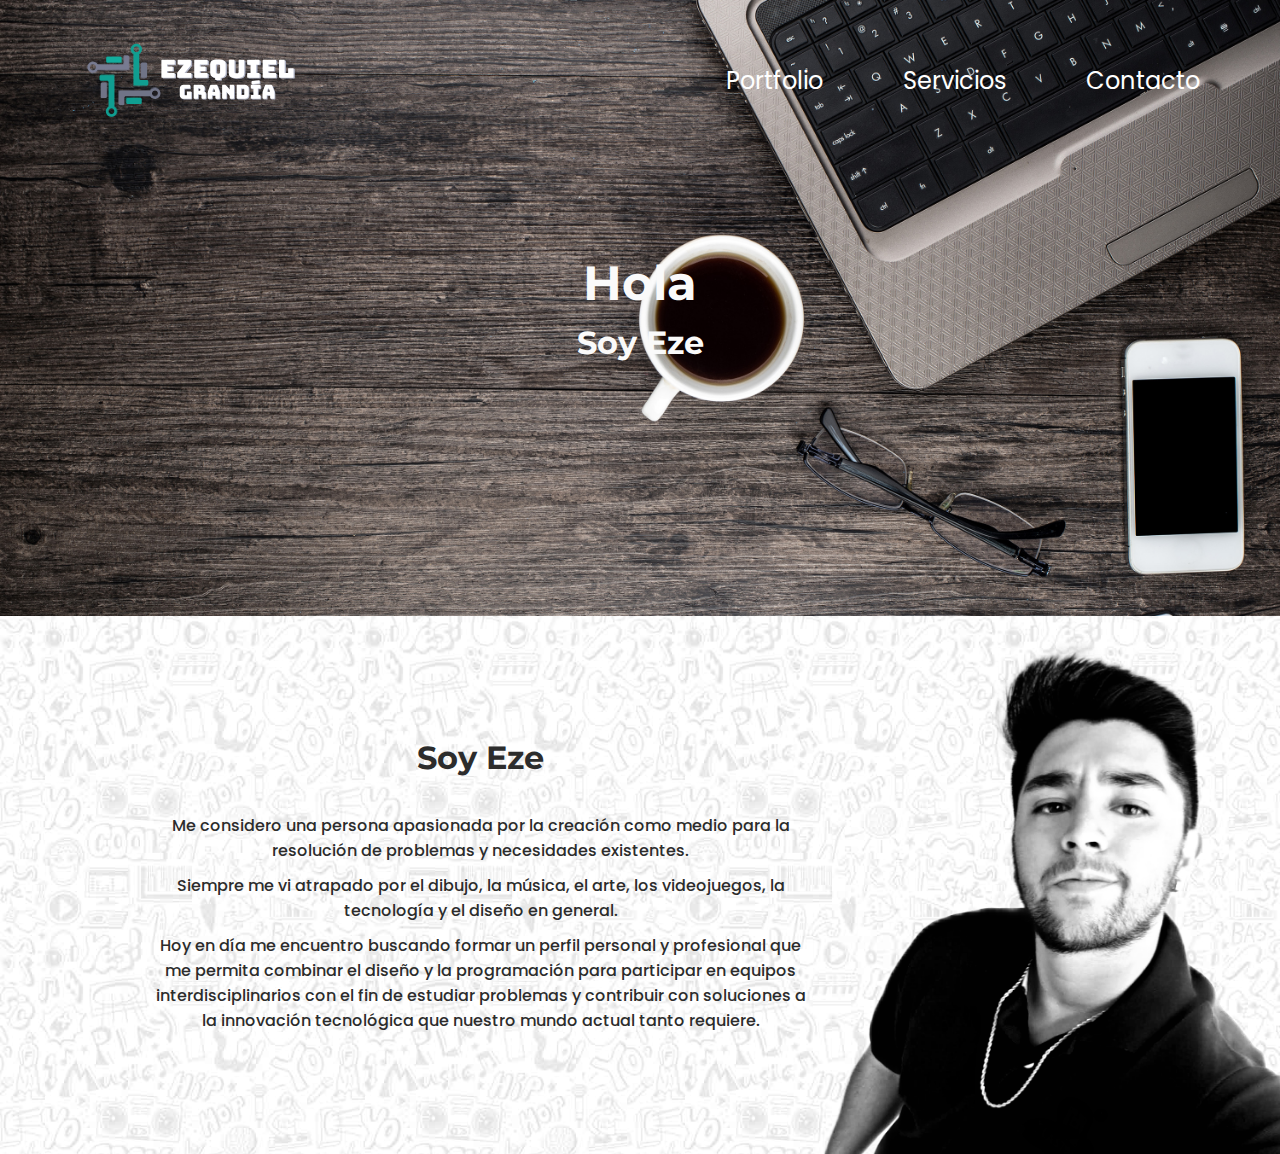
==== index.html @ 74c3b6e7 "termino las secciones hello y about me" ====
<!DOCTYPE html>
<html lang="es">
<head>
  <meta charset="UTF-8">
  <meta http-equiv="X-UA-Compatible" content="IE=edge">
  <meta name="viewport" content="width=device-width, initial-scale=1.0">
  <title>Home - Ezequiel Grandía</title>
  <link rel="preconnect" href="https://fonts.googleapis.com">
  <link rel="preconnect" href="https://fonts.gstatic.com" crossorigin>
  <link href="https://fonts.googleapis.com/css2?family=Montserrat:wght@700&family=Poppins:wght@400;700&display=swap" rel="stylesheet">
  <link rel="stylesheet" href="./components/header.css">
  <script defer src="./components/header.js"></script>
  <link rel="stylesheet" href="./styles/index.css">
  <script defer src="./scripts/index.js"></script>
</head>
<body>
  <section class="header-component-container"></section>
  <section class="hello-section">
    <div class="hello-section__container">
      <h1 class="hello-section__title title">Hola</h1>
      <h2 class="hello-section__subtitle subtitle">Soy Eze</h2>
    </div>
  </section>
  <section class="about-me">
    <div class="about-me__container">
      <h2 class="about-me__subtitle subtitle">Soy Eze</h2>
      <p class="about-me__text paragraph"> Me considero una persona apasionada por la creación como medio para la resolución de problemas y necesidades existentes.</p>
      <p class="about-me__text paragraph">Siempre me vi atrapado por el dibujo, la música, el arte, los videojuegos, la tecnología y el diseño en general.</p>
      <p class="about-me__text paragraph">Hoy en día me encuentro buscando formar un perfil personal y profesional que me permita combinar el diseño y la programación para participar en equipos interdisciplinarios con el fin de estudiar problemas y contribuir con soluciones a la innovación tecnológica que nuestro mundo actual tanto requiere.</p>
    </div>
    <img class="about-me__img" src="./images/profile-img.png" alt="personal image">
  </section>
</body>
</html>
---- components/header.css ----
.header {
  padding: 15px 30px;
  width: 100%;
  position: absolute;
  z-index: 100;
}
@media (min-width: 960px) {
  .header {
    padding: 40px 80px;
  }
}

.header__container {
  display: flex;
  justify-content: space-between;
  align-items: center;
}

.logo-go-home {
  height: 80px;
}
@media (min-width: 960px) {
  .logo-go-home {
    height: 100px;
  }
}

.header__logo {
  height: 55px;
}
.logo-go-home:active .header__logo {
  height: 70px;
}
@media (min-width: 960px) {
  .header__logo {
    height: 85px;
    transition: all 0.2s;
  }
  .logo-go-home:hover .header__logo {
    height: 90px;
  }
}

.burger-menu:active .burger-menu__line {
  width: 45px;
  height: 9px;
}
.burger-menu__line {
  width: 36px;
  height: 6px;
  background-color: white;
  margin-bottom: 7px;
}
@media (min-width: 960px) {
  .burger-menu {
    display: none;
  }
}

.navigation-card {
  background-color: #161616;
  position: absolute;
  height: 100vh;
  top: 0;
  left: 0;
  right: 0;
  bottom: 0;
  display: none;
}
@media (min-width: 960px) {
  .navigation-card {
    background-color: initial;
    display: flex;
    position: static;
    height: 55px;
  }
}

.navigation-card__anchors-container {
  display: flex;
  flex-direction: column;
}
@media (min-width: 960px) {
  .navigation-card__anchors-container {
    flex-direction: row;
  }
}

.navigation-card__page-anchor {
  text-decoration: none;
  color: white;
  font-family: "Montserrat", sans-serif;
  font-size: 48px;
  margin-bottom: 58px;
  font-weight: 700;
}
@media (min-width: 960px) {
  .navigation-card__page-anchor {
    font-family: "Poppins", sans-serif;
    font-weight: 400;
    font-size: 24px;
    margin: 0;
    margin-left: 80px;
    transition: all 0.2s;
  }
}
@media (min-width: 960px) {
  .navigation-card__page-anchor:hover {
    font-size: 28px;
    color: rgb(253, 242, 84);
  }
}

.navigation-card__page-anchor:active {
  font-size: 50px;
  color: rgb(253, 242, 84);
}
@media (min-width: 960px) {
  .navigation-card__page-anchor:active {
    font-size: 28px;
  }
}

.navigation-card__close-window-container:active .navigation-card__close-window {
  height: 50px;
  width: 50px;
}

.navigation-card__close-window {
  position: absolute;
  top: 35px;
  right: 35px;
  height: 37px;
  width: 37px;
}
@media (min-width: 960px) {
  .navigation-card__close-window {
    display: none;
  }
}
---- styles/index.css ----
* {
  box-sizing: border-box;
}

body {
  margin: 0;
  padding: 0;
}

.title {
  text-align: center;
  font-family: "Montserrat", sans-serif;
  font-size: 48px;
  font-weight: 700;
  color: #fafafa;
  margin: 0;
}

.subtitle {
  text-align: center;
  font-family: "Montserrat", sans-serif;
  font-size: 32px;
  font-weight: 700;
  color: #fafafa;
  margin: 0;
}

.paragraph {
  text-align: center;
  font-family: "Poppins", sans-serif;
  font-size: 16px;
  font-weight: 400;
  color: #fafafa;
  margin: 0;
}

.hello-section {
  width: 100%;
  height: 616px;
  display: flex;
  justify-content: center;
  align-items: center;
  background-image: url("../images/dev-desk-background.jpg");
  background-repeat: no-repeat;
  background-size: cover;
  background-position: right center;
}
@media (min-width: 960px) {
  .hello-section {
    background-position: right top;
  }
}

.hello-section__subtitle {
  margin-top: 11px;
}

.about-me {
  background-color: #141414;
  padding: 30px;
  height: 538px;
  display: flex;
  justify-content: center;
  align-items: center;
}
@media (min-width: 960px) {
  .about-me {
    background-color: #ffffff;
    display: flex;
    justify-content: space-between;
    padding: 0;
    background-image: url("../images/about-me-background-low-opacity.jpg");
    /* background-repeat: no-repeat; */
    background-size: 50%;
  }
}

@media (min-width: 960px) {
  .about-me__container {
    max-width: 700px;
    margin-left: 150px;
  }
}

.about-me__subtitle {
  margin-bottom: 36px;
}
@media (min-width: 960px) {
  .about-me__subtitle {
    color: #2c2c2c;
  }
}

.about-me__text {
  margin-top: 10px;
}
@media (min-width: 960px) {
  .about-me__text {
    color: #2c2c2c;
    font-weight: 500;
  }
}

.about-me__img {
  display: none;
}
@media (min-width: 960px) {
  .about-me__img {
    display: initial;
    height: 100%;
  }
}
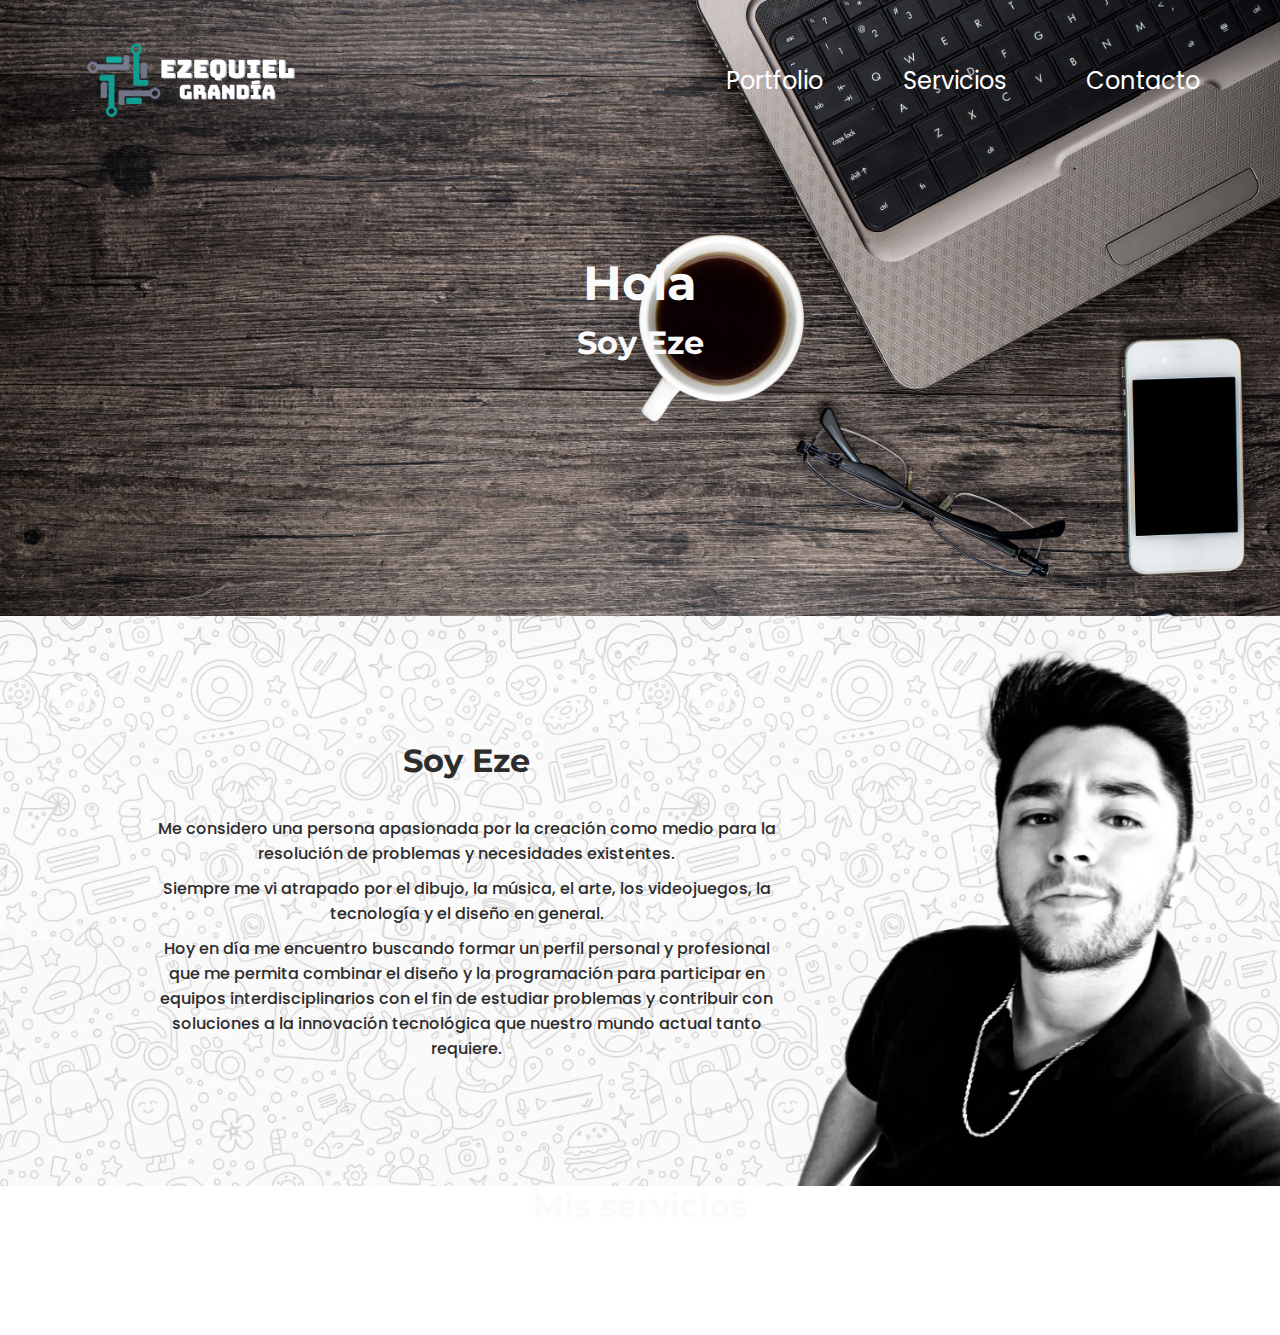
==== commit 3d59e720: "actualizo detalles de las primeras secciones" ====
--- a/index.html
+++ b/index.html
@@ -30,5 +30,27 @@
     </div>
     <img class="about-me__img" src="./images/profile-img.png" alt="personal image">
   </section>
+  <section class="services">
+    <div class="services__title-container">
+      <h2 class="services__title subtitle">Mis servicios</h2>
+    </div>
+    <div class="services__anchors-container">
+      <a href="./servicios.html" class="services__anchor">
+        <img class="services__img" src="" alt="">
+        <h3 class="services__subtitle"></h3>
+        <p class="services__text paragraph"></p>
+      </a>
+      <a href="./servicios.html" class="services__anchor">
+        <img class="services__img" src="" alt="">
+        <h3 class="services__subtitle"></h3>
+        <p class="services__text paragraph"></p>
+      </a>
+      <a href="./servicios.html" class="services__anchor">
+        <img class="services__img" src="" alt="">
+        <h3 class="services__subtitle"></h3>
+        <p class="services__text paragraph"></p>
+      </a>
+    </div>
+  </section>
 </body>
 </html>--- a/styles/index.css
+++ b/styles/index.css
@@ -1,3 +1,4 @@
+/* general properties */
 * {
   box-sizing: border-box;
 }
@@ -34,6 +35,7 @@
   margin: 0;
 }
 
+/* hello section properties */
 .hello-section {
   width: 100%;
   height: 616px;
@@ -55,13 +57,15 @@
   margin-top: 11px;
 }
 
+/* about-me section properties */
 .about-me {
-  background-color: #141414;
   padding: 30px;
-  height: 538px;
+  height: 570px;
   display: flex;
   justify-content: center;
   align-items: center;
+  background-image: url("../images/about-me-background-dark.png");
+  background-size: cover;
 }
 @media (min-width: 960px) {
   .about-me {
@@ -69,9 +73,9 @@
     display: flex;
     justify-content: space-between;
     padding: 0;
-    background-image: url("../images/about-me-background-low-opacity.jpg");
-    /* background-repeat: no-repeat; */
+    background-image: url("../images/about-me-background-white.png");
     background-size: 50%;
+    /* background-size: 50%; */
   }
 }
 
@@ -110,3 +114,5 @@
     height: 100%;
   }
 }
+
+/* services section properties */
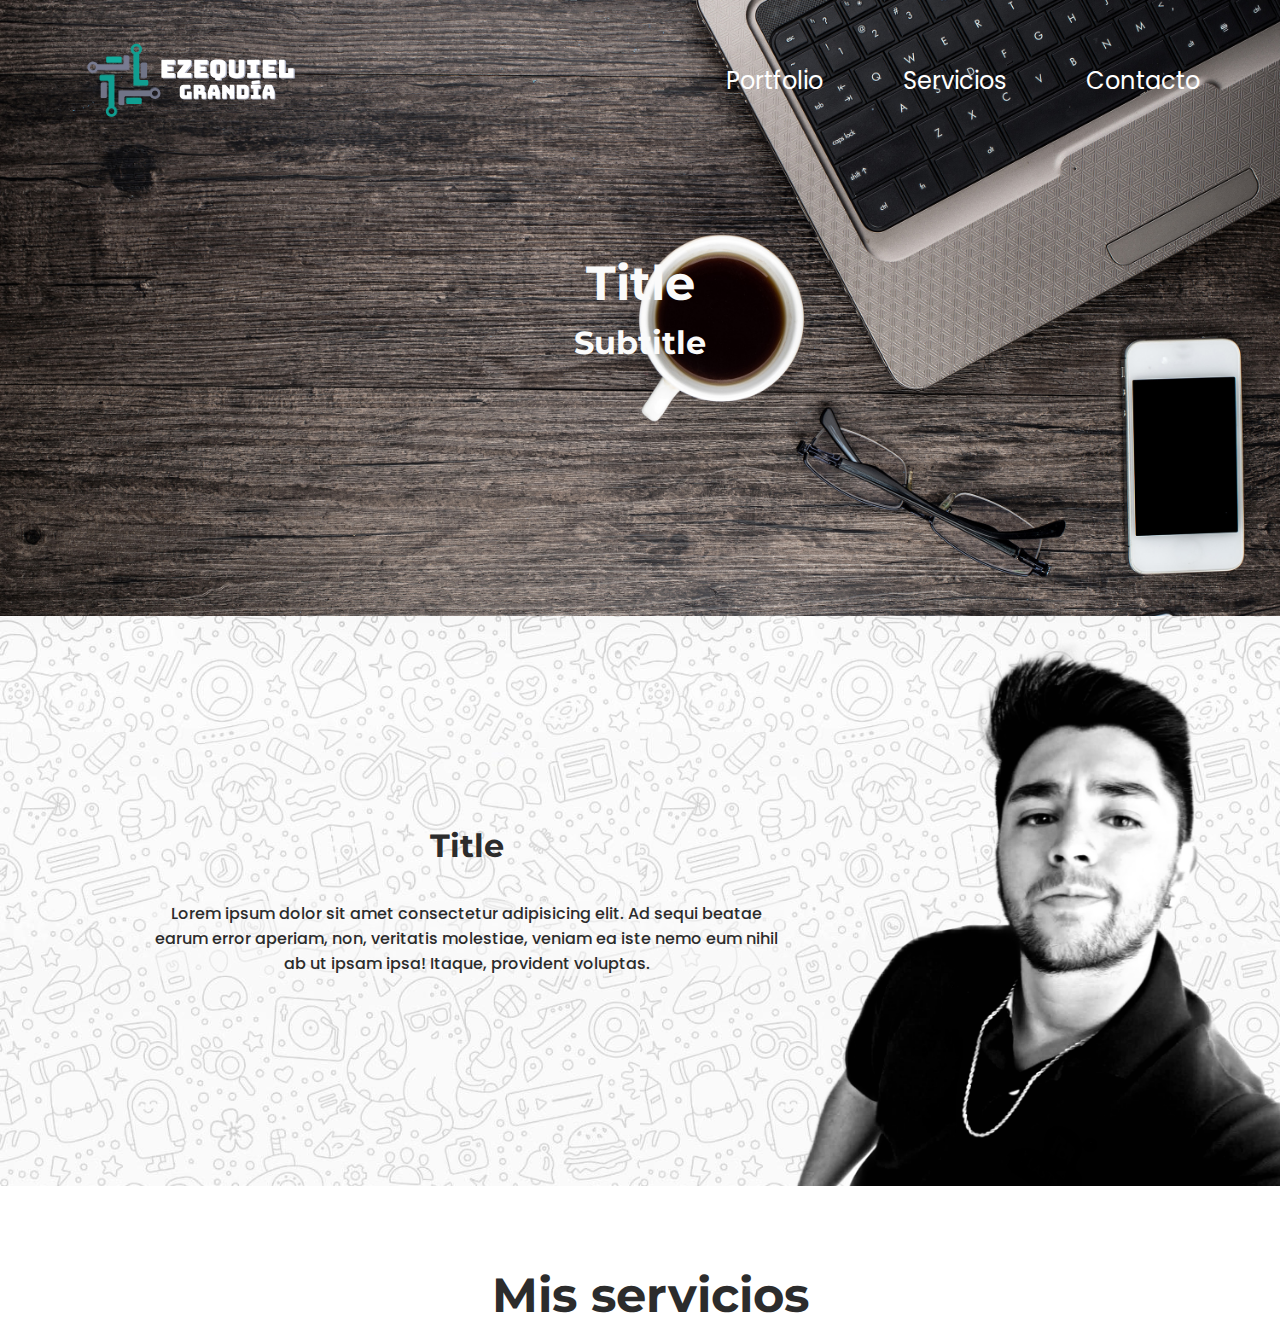
==== commit 129f4682: "finalizo la sección de servicios del index" ====
--- a/index.html
+++ b/index.html
@@ -17,40 +17,30 @@
   <section class="header-component-container"></section>
   <section class="hello-section">
     <div class="hello-section__container">
-      <h1 class="hello-section__title title">Hola</h1>
-      <h2 class="hello-section__subtitle subtitle">Soy Eze</h2>
+      <h1 class="hello-section__title title">Title</h1>
+      <h2 class="hello-section__subtitle subtitle">Subtitle</h2>
     </div>
   </section>
   <section class="about-me">
     <div class="about-me__container">
-      <h2 class="about-me__subtitle subtitle">Soy Eze</h2>
-      <p class="about-me__text paragraph"> Me considero una persona apasionada por la creación como medio para la resolución de problemas y necesidades existentes.</p>
-      <p class="about-me__text paragraph">Siempre me vi atrapado por el dibujo, la música, el arte, los videojuegos, la tecnología y el diseño en general.</p>
-      <p class="about-me__text paragraph">Hoy en día me encuentro buscando formar un perfil personal y profesional que me permita combinar el diseño y la programación para participar en equipos interdisciplinarios con el fin de estudiar problemas y contribuir con soluciones a la innovación tecnológica que nuestro mundo actual tanto requiere.</p>
+      <h2 class="about-me__subtitle subtitle">Title</h2>
+      <p class="about-me__text paragraph about-me__first-text"> Lorem ipsum dolor sit amet consectetur adipisicing elit. Ad sequi beatae earum error aperiam, non, veritatis molestiae, veniam ea iste nemo eum nihil ab ut ipsam ipsa! Itaque, provident voluptas.</p>
     </div>
     <img class="about-me__img" src="./images/profile-img.png" alt="personal image">
   </section>
   <section class="services">
-    <div class="services__title-container">
-      <h2 class="services__title subtitle">Mis servicios</h2>
+    <h2 class="services__title subtitle">Mis servicios</h2>
+    <div class="service-item-container">
     </div>
+  </section>
+  <template class="services-item-template">
     <div class="services__anchors-container">
-      <a href="./servicios.html" class="services__anchor">
-        <img class="services__img" src="" alt="">
-        <h3 class="services__subtitle"></h3>
-        <p class="services__text paragraph"></p>
-      </a>
-      <a href="./servicios.html" class="services__anchor">
-        <img class="services__img" src="" alt="">
-        <h3 class="services__subtitle"></h3>
-        <p class="services__text paragraph"></p>
-      </a>
-      <a href="./servicios.html" class="services__anchor">
-        <img class="services__img" src="" alt="">
-        <h3 class="services__subtitle"></h3>
-        <p class="services__text paragraph"></p>
+      <a class="services__anchor" href="./servicios.html">
+        <img class="services__img" src="./images/design-services-2d.svg" alt="Iconon ilustrativo del servicio ofrecido">
+        <h3 class="services__subtitle second-subtitle">Diseño 2D</h3>
+        <p class="services__text paragraph">Mis estudios previos y mi experiencia laboral con softwares digitales, me permitio adquirir nociones básicas de Diseño Gráfico, Bidimensional y el Manejo de conocimientos y tareas tales como: Desarrollo de Planos Técnicos, Grillas, Plantillas, Layouts y Maquetas Digitales, Previews, Tarjetas Personales, Branding, Vectores, Cartelería Corporativa, Infografía de Productos, Presentaciones Gráficas y Digitales, Desarrollo de Ideas, Dibujo y Bocetado, Photoshop basico, Illustrator avanzado.</p>
       </a>
     </div>
-  </section>
+  </template>
 </body>
 </html>--- a/components/header.css
+++ b/components/header.css
@@ -39,6 +39,10 @@
   .logo-go-home:hover .header__logo {
     height: 90px;
   }
+}
+
+.burger-menu {
+  cursor: pointer;
 }
 
 .burger-menu:active .burger-menu__line {
@@ -132,6 +136,7 @@
   right: 35px;
   height: 37px;
   width: 37px;
+  cursor: pointer;
 }
 @media (min-width: 960px) {
   .navigation-card__close-window {
--- a/styles/index.css
+++ b/styles/index.css
@@ -21,6 +21,15 @@
   text-align: center;
   font-family: "Montserrat", sans-serif;
   font-size: 32px;
+  font-weight: 700;
+  color: #fafafa;
+  margin: 0;
+}
+
+.second-subtitle {
+  text-align: center;
+  font-family: "Poppins", sans-serif;
+  font-size: 24px;
   font-weight: 700;
   color: #fafafa;
   margin: 0;
@@ -102,6 +111,7 @@
   .about-me__text {
     color: #2c2c2c;
     font-weight: 500;
+    background-color: rgba(250, 250, 250, 0.5);
   }
 }
 
@@ -116,3 +126,91 @@
 }
 
 /* services section properties */
+.services {
+  padding: 60px 60px 0 60px;
+  background-color: #fff;
+}
+@media (min-width: 960px) {
+  .services {
+    padding: 60px 40px 0 60px;
+  }
+}
+@media (min-width: 1300px) {
+  .services {
+    padding: 60px 10px 0 60px;
+  }
+}
+
+.services__title {
+  position: relative;
+  top: 20px;
+}
+@media (min-width: 960px) {
+  .services__title {
+    font-size: 48px;
+  }
+}
+
+.services__title,
+.services__subtitle,
+.services__text {
+  color: #2c2c2c;
+}
+
+@media (min-width: 960px) {
+  .service-item-container {
+    display: flex;
+    justify-content: center;
+  }
+}
+
+.services__anchors-container {
+  margin-top: 100px;
+  margin-bottom: 60px;
+}
+@media (min-width: 960px) {
+  .services__anchors-container {
+    max-width: 450px;
+    margin-right: 20px;
+  }
+}
+@media (min-width: 1300px) {
+  .services__anchors-container {
+    margin-right: 50px;
+  }
+}
+
+.services__anchor {
+  text-decoration: none;
+  display: flex;
+  flex-direction: column;
+}
+
+.services__img {
+  margin: 0 auto;
+  margin-bottom: 23px;
+  max-width: 450px;
+  border-radius: 6px;
+  box-shadow: 0 10px 20px rgba(0, 0, 0, 0.19), 0 6px 6px rgba(0, 0, 0, 0.23);
+}
+@media (min-width: 960px) {
+  .services__img {
+    box-shadow: none;
+    width: 100%;
+    height: 150px;
+  }
+}
+@media (min-width: 1300px) {
+  .services__img {
+    height: 220px;
+  }
+}
+@media (min-width: 960px) {
+  .services__img:hover {
+    box-shadow: 0 14px 28px rgba(0, 0, 0, 0.25), 0 10px 10px rgba(0, 0, 0, 0.22);
+  }
+}
+
+.services__text {
+  margin-top: 7px;
+}
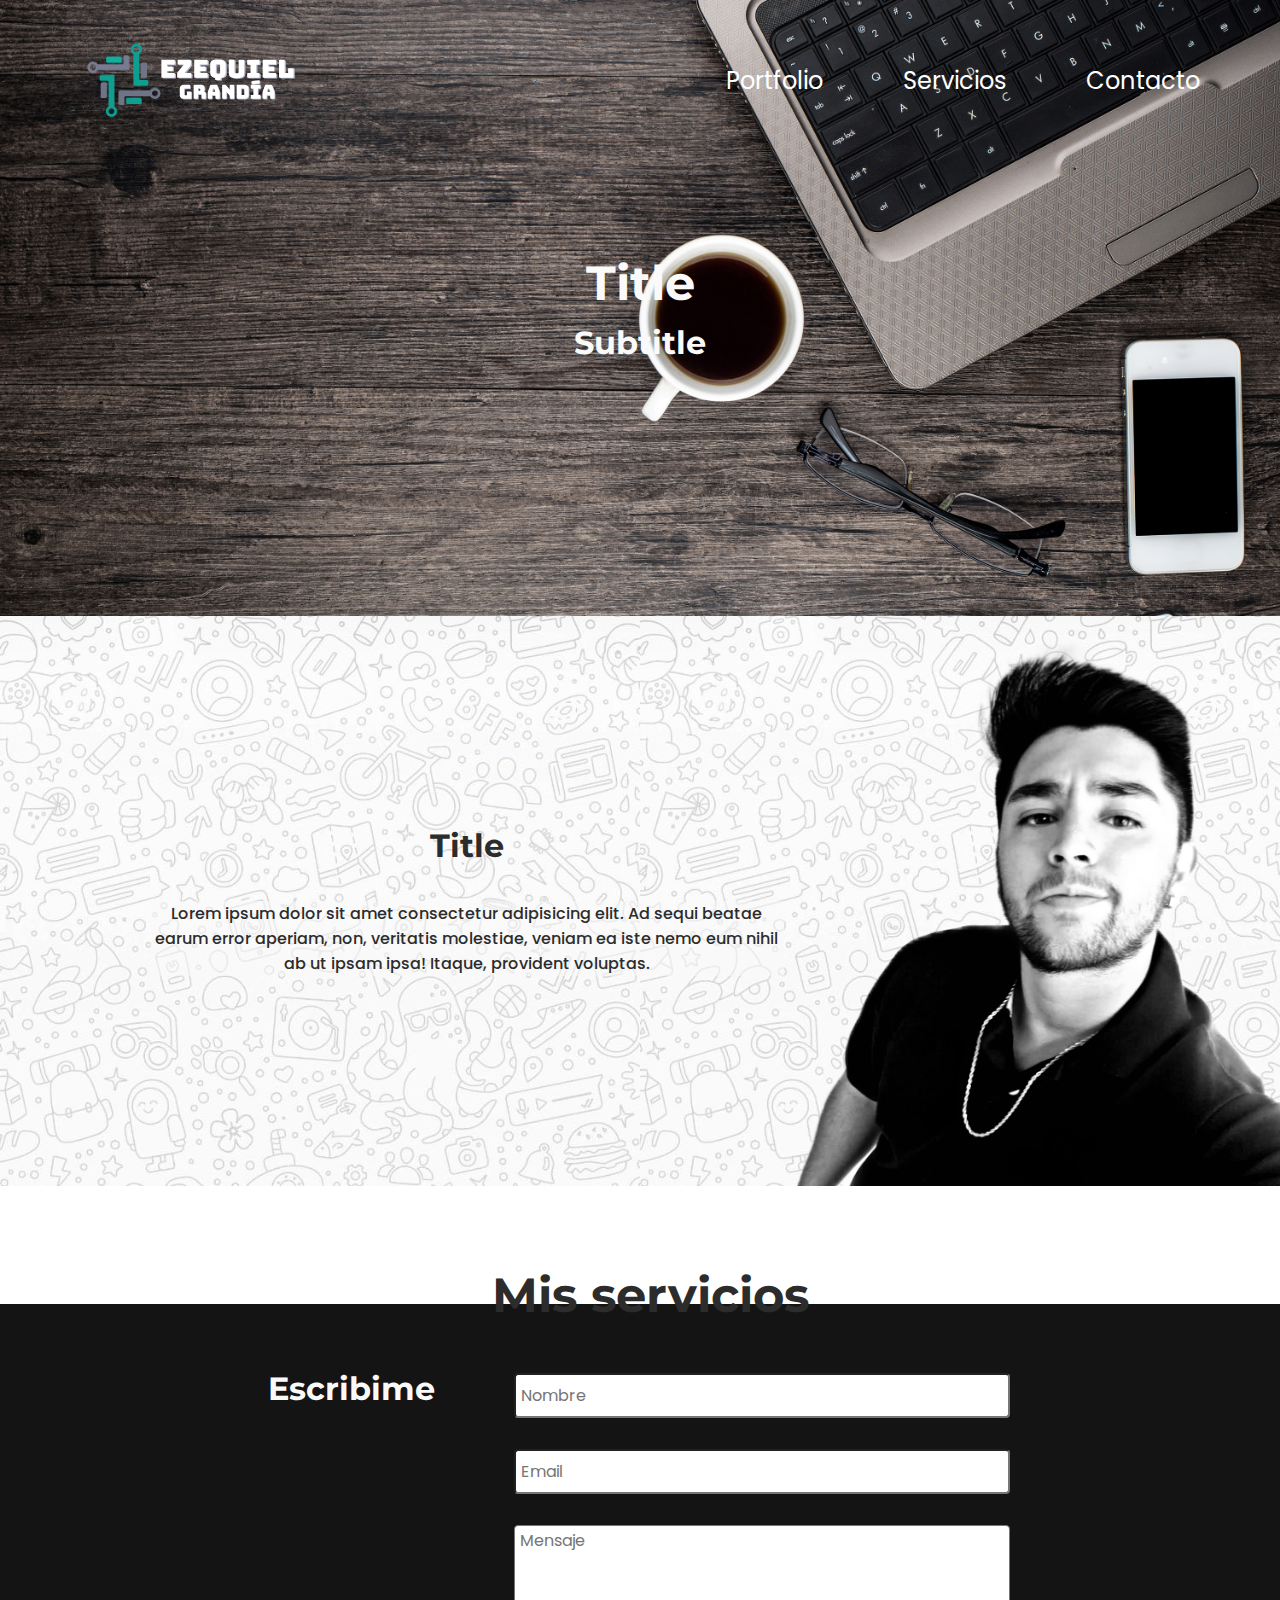
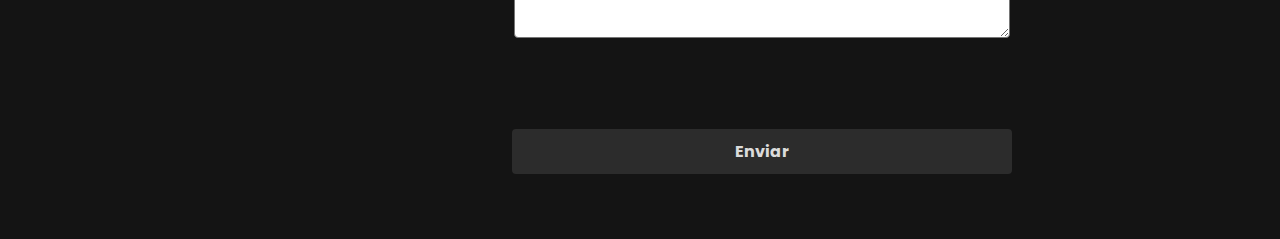
==== commit 6326a1cf: "termino de maquetar el form pero sin funcionamiento aun" ====
--- a/index.html
+++ b/index.html
@@ -10,6 +10,8 @@
   <link href="https://fonts.googleapis.com/css2?family=Montserrat:wght@700&family=Poppins:wght@400;700&display=swap" rel="stylesheet">
   <link rel="stylesheet" href="./components/header.css">
   <script defer src="./components/header.js"></script>
+  <link rel="stylesheet" href="./components/form.css">
+  <script defer src="./components/form.js"></script>
   <link rel="stylesheet" href="./styles/index.css">
   <script defer src="./scripts/index.js"></script>
 </head>
@@ -33,6 +35,32 @@
     <div class="service-item-container">
     </div>
   </section>
+  <form class="form">
+    <a class="form__title-container" href="./contacto.html">
+      <h2 class="form__title subtitle">Escribime</h2>
+    </a>
+    <div class="form__fieldsets-container">
+      <fieldset class="form__fieldset">
+        <label class="form__label">
+          <p class="form__label-text"></p>
+          <input class="form__input input" type="text" required="required" placeholder="Nombre">
+        </label>
+      </fieldset>
+      <fieldset class="form__fieldset">
+        <label class="form__label">
+          <p class="form__label-text"></p>
+          <input class="form__input input" type="email" required="required" placeholder="Email">
+        </label>
+      </fieldset>
+      <fieldset class="form__fieldset">
+        <label class="form__label">
+          <p class="form__label-text"></p>
+          <textarea class="form__textarea input" required="required" placeholder="Mensaje" name="" id="" cols="30" rows="10"></textarea>
+        </label>
+      </fieldset>
+      <button class="form__submit-button" type="submit">Enviar</button>
+    </div>
+  </form>
   <template class="services-item-template">
     <div class="services__anchors-container">
       <a class="services__anchor" href="./servicios.html">
--- a/components/form.css
+++ b/components/form.css
@@ -0,0 +1,75 @@
+.form {
+  background-color: #141414;
+  padding: 65px 20px;
+}
+@media (min-width: 960px) {
+  .form {
+    display: flex;
+    justify-content: center;
+    align-items: flex-start;
+  }
+}
+
+.form__title-container {
+  margin-bottom: 36px;
+  text-decoration: none;
+}
+@media (min-width: 960px) {
+  .form__title-container {
+    margin-right: 77px;
+    cursor: pointer;
+  }
+}
+@media (min-width: 960px) {
+  .form__title-container:hover .form__title {
+    color: rgb(253, 242, 84);
+  }
+}
+
+.form__label-text {
+  font-family: "Poppins", sans-serif;
+  font-size: 13px;
+  font-weight: 400;
+  color: #fafafa;
+  margin: 0;
+}
+
+@media (min-width: 960px) {
+  .form__fieldsets-container {
+    width: 500px;
+  }
+}
+
+.form__fieldset {
+  padding: 0;
+  border: none;
+  margin-bottom: 27px;
+}
+
+.input {
+  width: 100%;
+  border-radius: 4px;
+  height: 45px;
+  margin-top: 4px;
+  font-family: "Poppins", sans-serif;
+  font-size: 16px;
+  font-weight: 400;
+  padding-left: 5px;
+}
+
+.form__textarea {
+  height: 113px;
+}
+
+.form__submit-button {
+  width: 100%;
+  border-radius: 4px;
+  height: 45px;
+  background-color: #2c2c2c;
+  color: #dbdbdb;
+  font-family: "Poppins", sans-serif;
+  font-size: 16px;
+  font-weight: 700;
+  margin-top: 60px;
+  border: none;
+}
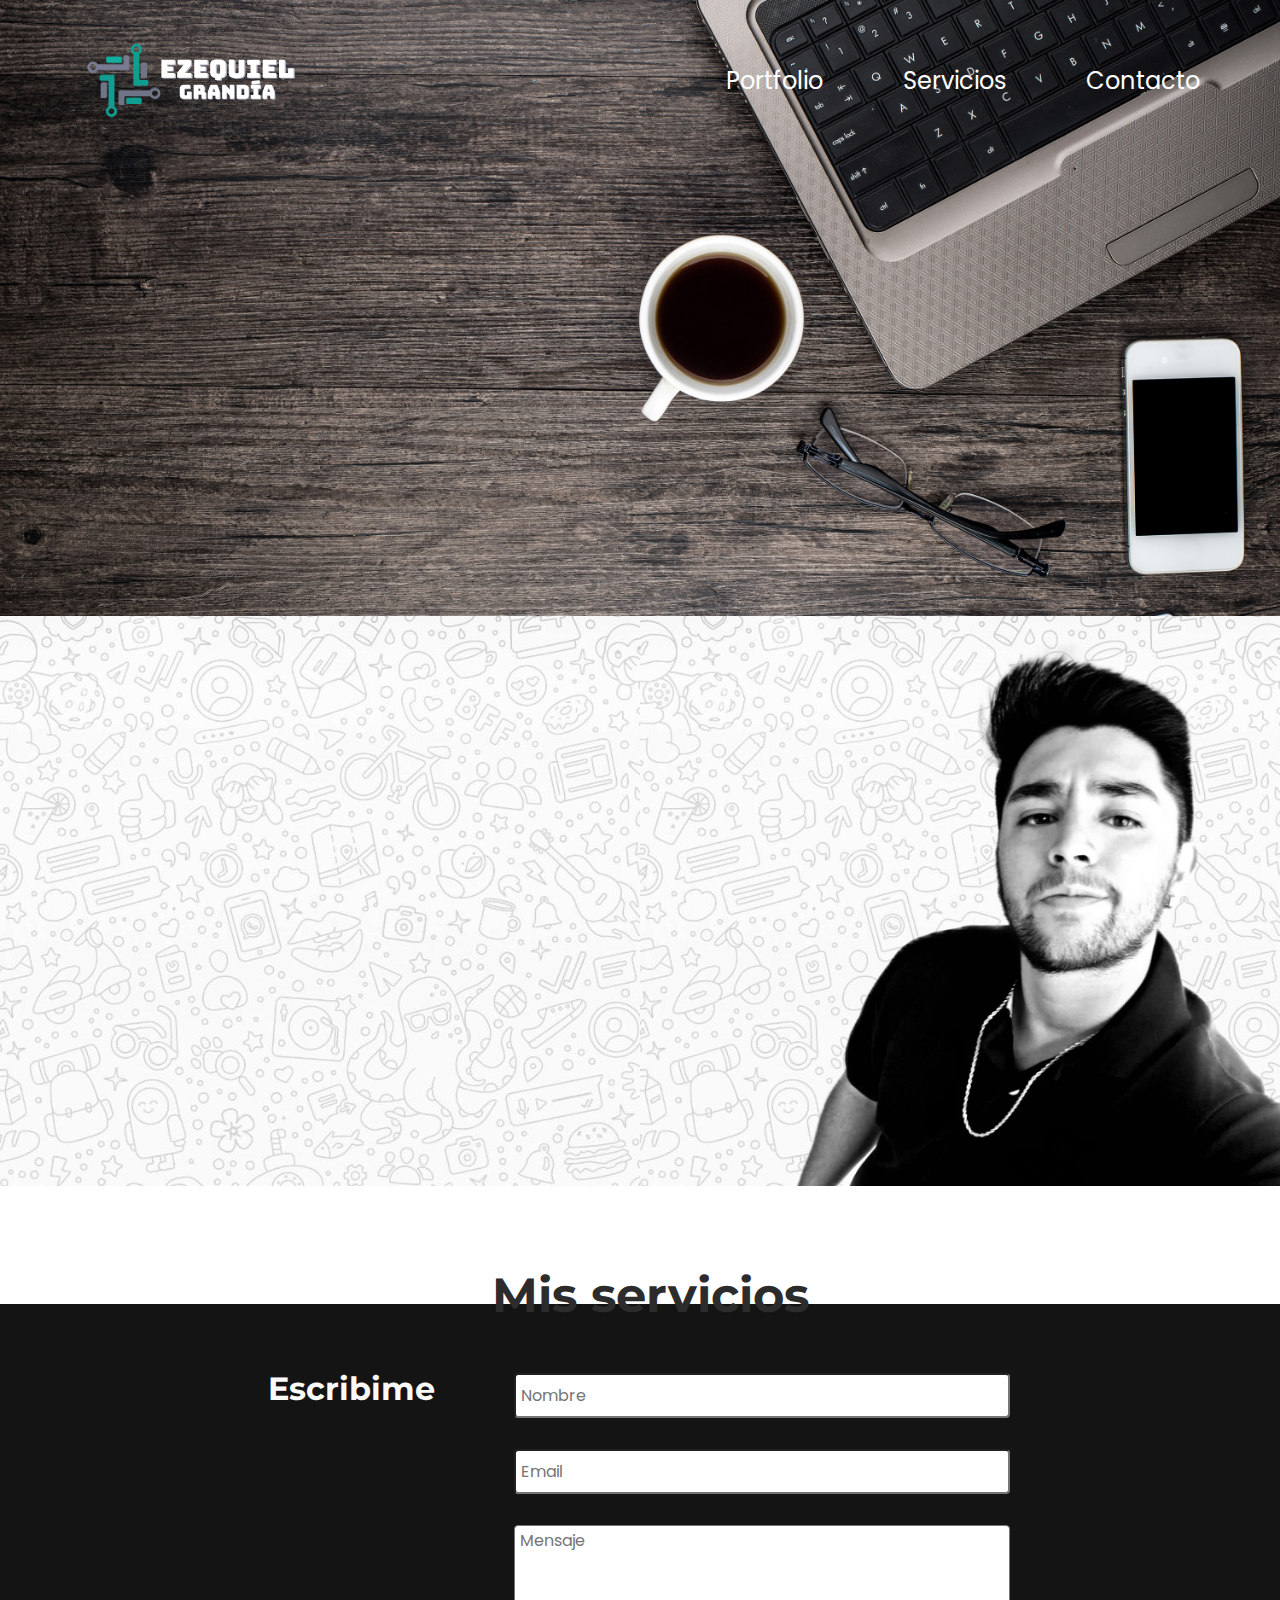
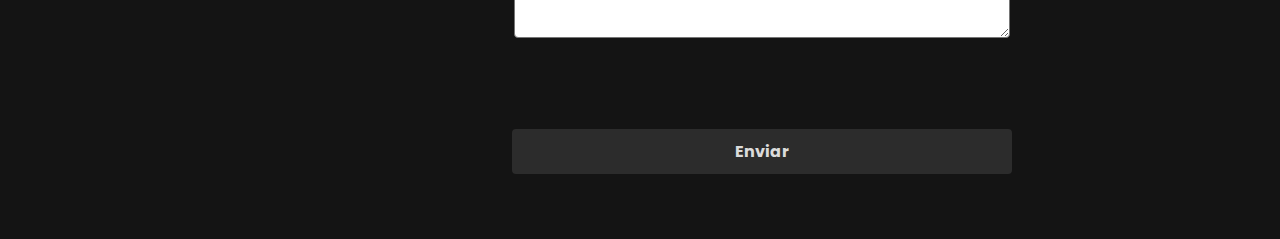
==== commit a591795e: "completo el funcionamiento del formulario" ====
--- a/index.html
+++ b/index.html
@@ -8,10 +8,10 @@
   <link rel="preconnect" href="https://fonts.googleapis.com">
   <link rel="preconnect" href="https://fonts.gstatic.com" crossorigin>
   <link href="https://fonts.googleapis.com/css2?family=Montserrat:wght@700&family=Poppins:wght@400;700&display=swap" rel="stylesheet">
-  <link rel="stylesheet" href="./components/header.css">
-  <script defer src="./components/header.js"></script>
-  <link rel="stylesheet" href="./components/form.css">
-  <script defer src="./components/form.js"></script>
+  <link rel="stylesheet" href="./components/header/header.css">
+  <script defer src="./components/header/header.js"></script>
+  <link rel="stylesheet" href="./components/form/form.css">
+  <script defer src="./components/form/form.js"></script>
   <link rel="stylesheet" href="./styles/index.css">
   <script defer src="./scripts/index.js"></script>
 </head>
@@ -19,14 +19,14 @@
   <section class="header-component-container"></section>
   <section class="hello-section">
     <div class="hello-section__container">
-      <h1 class="hello-section__title title">Title</h1>
-      <h2 class="hello-section__subtitle subtitle">Subtitle</h2>
+      <h1 class="hello-section__title title"></h1>
+      <h2 class="hello-section__subtitle subtitle"></h2>
     </div>
   </section>
   <section class="about-me">
     <div class="about-me__container">
-      <h2 class="about-me__subtitle subtitle">Title</h2>
-      <p class="about-me__text paragraph about-me__first-text"> Lorem ipsum dolor sit amet consectetur adipisicing elit. Ad sequi beatae earum error aperiam, non, veritatis molestiae, veniam ea iste nemo eum nihil ab ut ipsam ipsa! Itaque, provident voluptas.</p>
+      <h2 class="about-me__subtitle subtitle"></h2>
+      <p class="about-me__text paragraph about-me__first-text"></p>
     </div>
     <img class="about-me__img" src="./images/profile-img.png" alt="personal image">
   </section>
@@ -35,38 +35,13 @@
     <div class="service-item-container">
     </div>
   </section>
-  <form class="form">
-    <a class="form__title-container" href="./contacto.html">
-      <h2 class="form__title subtitle">Escribime</h2>
-    </a>
-    <div class="form__fieldsets-container">
-      <fieldset class="form__fieldset">
-        <label class="form__label">
-          <p class="form__label-text"></p>
-          <input class="form__input input" type="text" required="required" placeholder="Nombre">
-        </label>
-      </fieldset>
-      <fieldset class="form__fieldset">
-        <label class="form__label">
-          <p class="form__label-text"></p>
-          <input class="form__input input" type="email" required="required" placeholder="Email">
-        </label>
-      </fieldset>
-      <fieldset class="form__fieldset">
-        <label class="form__label">
-          <p class="form__label-text"></p>
-          <textarea class="form__textarea input" required="required" placeholder="Mensaje" name="" id="" cols="30" rows="10"></textarea>
-        </label>
-      </fieldset>
-      <button class="form__submit-button" type="submit">Enviar</button>
-    </div>
-  </form>
+  <section class="form-component-container"></section>
   <template class="services-item-template">
     <div class="services__anchors-container">
       <a class="services__anchor" href="./servicios.html">
         <img class="services__img" src="./images/design-services-2d.svg" alt="Iconon ilustrativo del servicio ofrecido">
-        <h3 class="services__subtitle second-subtitle">Diseño 2D</h3>
-        <p class="services__text paragraph">Mis estudios previos y mi experiencia laboral con softwares digitales, me permitio adquirir nociones básicas de Diseño Gráfico, Bidimensional y el Manejo de conocimientos y tareas tales como: Desarrollo de Planos Técnicos, Grillas, Plantillas, Layouts y Maquetas Digitales, Previews, Tarjetas Personales, Branding, Vectores, Cartelería Corporativa, Infografía de Productos, Presentaciones Gráficas y Digitales, Desarrollo de Ideas, Dibujo y Bocetado, Photoshop basico, Illustrator avanzado.</p>
+        <h3 class="services__subtitle second-subtitle"></h3>
+        <p class="services__text paragraph"></p>
       </a>
     </div>
   </template>
--- a/components/header/header.css
+++ b/components/header/header.css
@@ -0,0 +1,145 @@
+.header {
+  padding: 15px 30px;
+  width: 100%;
+  position: absolute;
+  z-index: 100;
+}
+@media (min-width: 960px) {
+  .header {
+    padding: 40px 80px;
+  }
+}
+
+.header__container {
+  display: flex;
+  justify-content: space-between;
+  align-items: center;
+}
+
+.logo-go-home {
+  height: 80px;
+}
+@media (min-width: 960px) {
+  .logo-go-home {
+    height: 100px;
+  }
+}
+
+.header__logo {
+  height: 55px;
+}
+.logo-go-home:active .header__logo {
+  height: 70px;
+}
+@media (min-width: 960px) {
+  .header__logo {
+    height: 85px;
+    transition: all 0.2s;
+  }
+  .logo-go-home:hover .header__logo {
+    height: 90px;
+  }
+}
+
+.burger-menu {
+  cursor: pointer;
+}
+
+.burger-menu:active .burger-menu__line {
+  width: 45px;
+  height: 9px;
+}
+.burger-menu__line {
+  width: 36px;
+  height: 6px;
+  background-color: white;
+  margin-bottom: 7px;
+}
+@media (min-width: 960px) {
+  .burger-menu {
+    display: none;
+  }
+}
+
+.navigation-card {
+  background-color: #161616;
+  position: absolute;
+  height: 100vh;
+  top: 0;
+  left: 0;
+  right: 0;
+  bottom: 0;
+  display: none;
+}
+@media (min-width: 960px) {
+  .navigation-card {
+    background-color: initial;
+    display: flex;
+    position: static;
+    height: 55px;
+  }
+}
+
+.navigation-card__anchors-container {
+  display: flex;
+  flex-direction: column;
+}
+@media (min-width: 960px) {
+  .navigation-card__anchors-container {
+    flex-direction: row;
+  }
+}
+
+.navigation-card__page-anchor {
+  text-decoration: none;
+  color: white;
+  font-family: "Montserrat", sans-serif;
+  font-size: 48px;
+  margin-bottom: 58px;
+  font-weight: 700;
+}
+@media (min-width: 960px) {
+  .navigation-card__page-anchor {
+    font-family: "Poppins", sans-serif;
+    font-weight: 400;
+    font-size: 24px;
+    margin: 0;
+    margin-left: 80px;
+    transition: all 0.2s;
+  }
+}
+@media (min-width: 960px) {
+  .navigation-card__page-anchor:hover {
+    font-size: 28px;
+    color: rgb(253, 242, 84);
+  }
+}
+
+.navigation-card__page-anchor:active {
+  font-size: 50px;
+  color: rgb(253, 242, 84);
+}
+@media (min-width: 960px) {
+  .navigation-card__page-anchor:active {
+    font-size: 28px;
+  }
+}
+
+.navigation-card__close-window-container:active .navigation-card__close-window {
+  height: 50px;
+  width: 50px;
+}
+
+.navigation-card__close-window {
+  position: absolute;
+  top: 35px;
+  right: 35px;
+  height: 37px;
+  width: 37px;
+  cursor: pointer;
+}
+@media (min-width: 960px) {
+  .navigation-card__close-window {
+    display: none;
+  }
+}
--- a/components/form/form.css
+++ b/components/form/form.css
@@ -0,0 +1,90 @@
+.form {
+  background-color: #141414;
+  padding: 65px 20px;
+}
+@media (min-width: 960px) {
+  .form {
+    display: flex;
+    justify-content: center;
+    align-items: flex-start;
+  }
+}
+
+.form__title-container {
+  text-decoration: none;
+}
+@media (min-width: 960px) {
+  .form__title-container {
+    margin-right: 77px;
+    cursor: pointer;
+  }
+}
+
+.form__title-container:active .form__title {
+  color: rgb(253, 242, 84);
+}
+.form__title-container > .form__title {
+  margin-bottom: 36px;
+}
+@media (min-width: 960px) {
+  .form__title-container:hover .form__title {
+    color: rgb(253, 242, 84);
+  }
+}
+
+.form__label-text {
+  font-family: "Poppins", sans-serif;
+  font-size: 13px;
+  font-weight: 400;
+  color: #fafafa;
+  margin: 0;
+}
+
+@media (min-width: 960px) {
+  .form__fieldsets-container {
+    width: 500px;
+  }
+}
+
+.form__fieldset {
+  padding: 0;
+  border: none;
+  margin-bottom: 27px;
+}
+
+.input {
+  width: 100%;
+  border-radius: 4px;
+  height: 45px;
+  margin-top: 4px;
+  font-family: "Poppins", sans-serif;
+  font-size: 16px;
+  font-weight: 400;
+  padding-left: 5px;
+}
+
+.form__textarea {
+  height: 113px;
+}
+
+.form__submit-button {
+  width: 100%;
+  border-radius: 4px;
+  height: 45px;
+  background-color: #2c2c2c;
+  color: #dbdbdb;
+  font-family: "Poppins", sans-serif;
+  font-size: 16px;
+  font-weight: 700;
+  margin-top: 60px;
+  border: none;
+  cursor: pointer;
+}
+.form__submit-button:active {
+  color: rgb(253, 242, 84);
+}
+@media (min-width: 960px) {
+  .form__submit-button:hover {
+    color: rgb(253, 242, 84);
+  }
+}
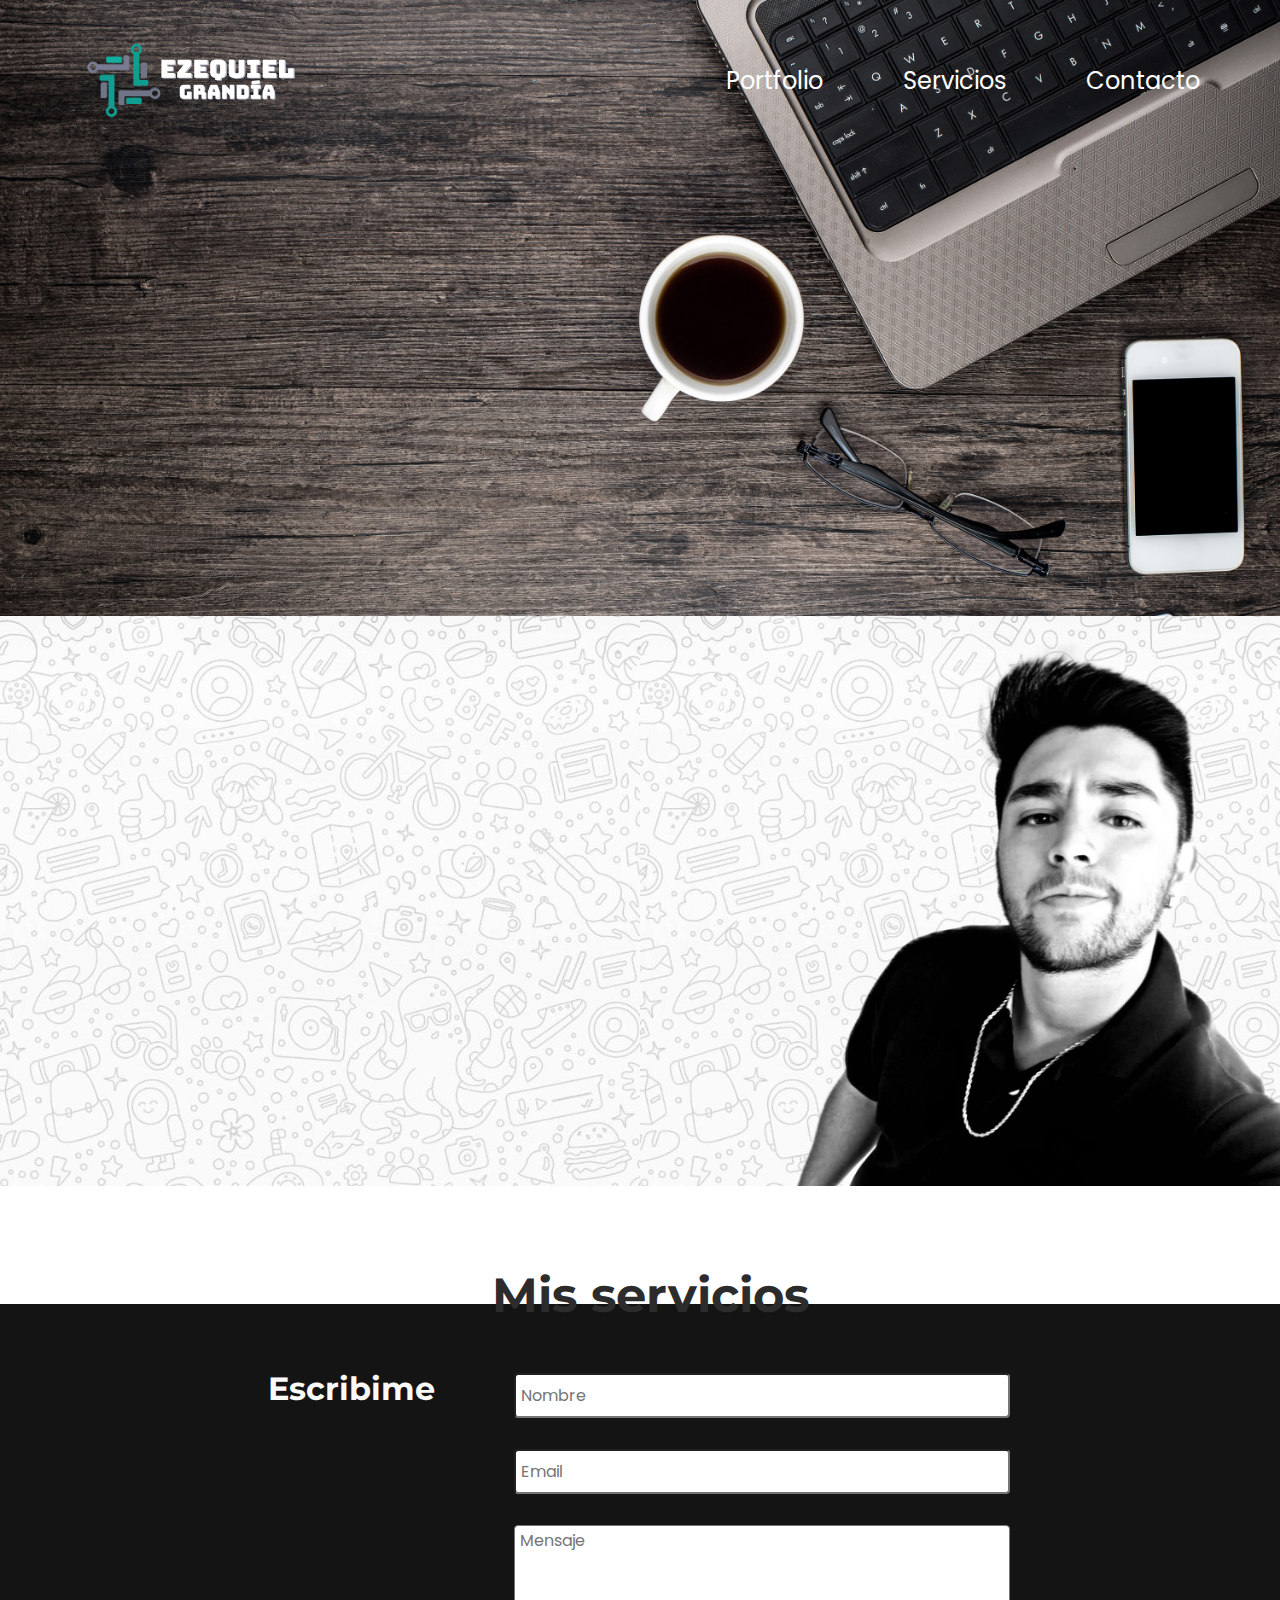
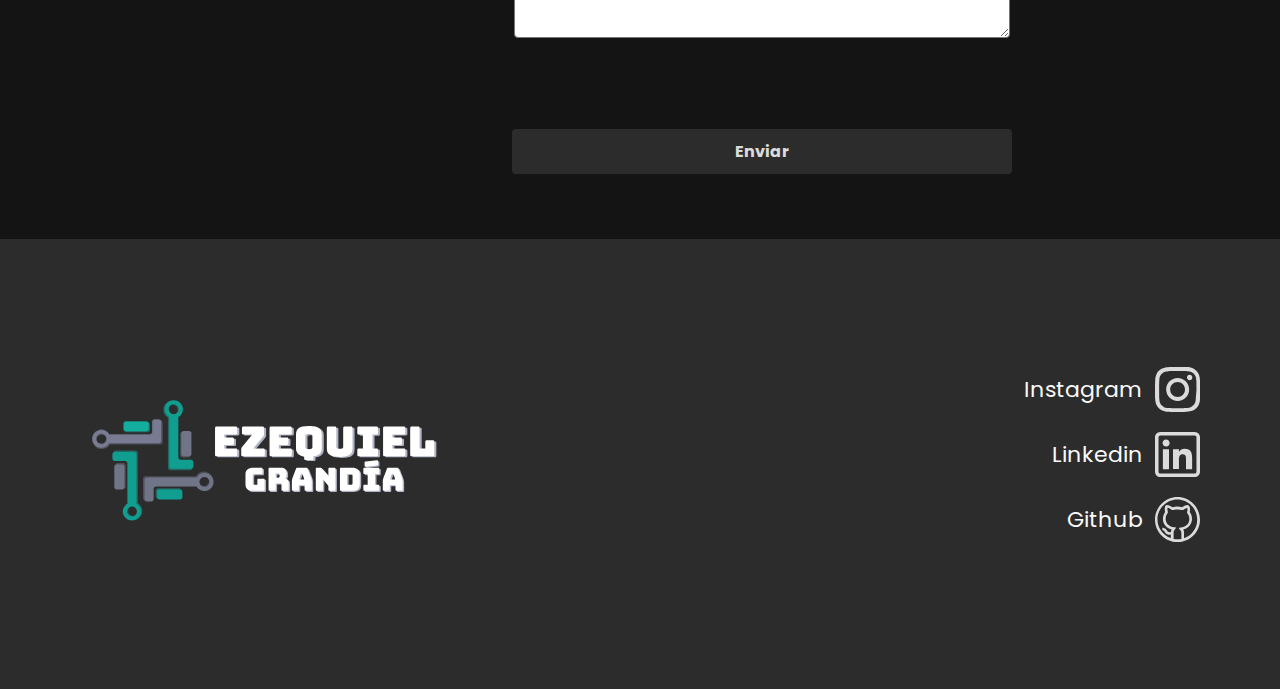
==== commit 32670299: "termino el componente footer" ====
--- a/index.html
+++ b/index.html
@@ -12,6 +12,8 @@
   <script defer src="./components/header/header.js"></script>
   <link rel="stylesheet" href="./components/form/form.css">
   <script defer src="./components/form/form.js"></script>
+  <link rel="stylesheet" href="./components/footer/footer.css">
+  <script defer src="./components/footer/footer.js"></script>
   <link rel="stylesheet" href="./styles/index.css">
   <script defer src="./scripts/index.js"></script>
 </head>
@@ -36,6 +38,7 @@
     </div>
   </section>
   <section class="form-component-container"></section>
+  <section class="footer-component-container"></section>
   <template class="services-item-template">
     <div class="services__anchors-container">
       <a class="services__anchor" href="./servicios.html">
--- a/components/footer/footer.css
+++ b/components/footer/footer.css
@@ -0,0 +1,117 @@
+.footer {
+  background-color: #2c2c2c;
+  display: flex;
+  flex-direction: column;
+  padding: 100px 80px;
+  justify-content: center;
+  align-items: center;
+}
+@media (min-width: 960px) {
+  .footer {
+    flex-direction: row;
+    justify-content: space-between;
+    align-items: center;
+    padding: 0 80px;
+  }
+}
+
+.footer__logo-container {
+  width: 280px;
+  margin-bottom: 38px;
+}
+@media (min-width: 550px) {
+  .footer__logo-container {
+    width: 370px;
+  }
+}
+@media (min-width: 960px) {
+  .footer__logo-container {
+    height: 450px;
+    display: flex;
+    align-items: center;
+    margin-bottom: 0;
+  }
+}
+
+.footer__logo-container:active {
+  width: 320px;
+}
+@media (min-width: 550px) {
+  .footer__logo-container:active {
+    width: 420px;
+  }
+}
+@media (min-width: 960px) {
+  .footer__logo-container:hover {
+    width: 420px;
+  }
+}
+
+@media (min-width: 960px) {
+  .footer__social-medias-container {
+    display: flex;
+    flex-direction: column;
+    align-items: flex-end;
+    justify-content: center;
+  }
+}
+
+.footer__social-media {
+  text-decoration: none;
+  display: flex;
+  justify-content: center;
+  align-items: center;
+  height: 30px;
+  margin-bottom: 20px;
+}
+@media (min-width: 550px) {
+  .footer__social-media {
+    height: 45px;
+  }
+}
+
+.footer__social-media:active {
+  height: 35px;
+}
+@media (min-width: 550px) {
+  .footer__social-media:active {
+    height: 50px;
+  }
+}
+@media (min-width: 960px) {
+  .footer__social-media:hover {
+    height: 50px;
+    transition: all 0.3s;
+  }
+}
+
+.footer__social-media:active > .footer__social-media-text {
+  color: rgb(253, 242, 84);
+  font-size: 20px;
+}
+@media (min-width: 550px) {
+  .footer__social-media:active > .footer__social-media-text {
+    font-size: 26px;
+  }
+}
+@media (min-width: 960px) {
+  .footer__social-media:hover > .footer__social-media-text {
+    color: rgb(253, 242, 84);
+    font-size: 26px;
+  }
+}
+
+.footer__social-media > .footer__social-media-text {
+  margin-right: 7px;
+}
+
+@media (min-width: 550px) {
+  .footer__social-media > .footer__social-media-text {
+    margin-right: 12px;
+    font-size: 22px;
+  }
+}
+
+.footer__social-media-logo {
+  height: 100%;
+}
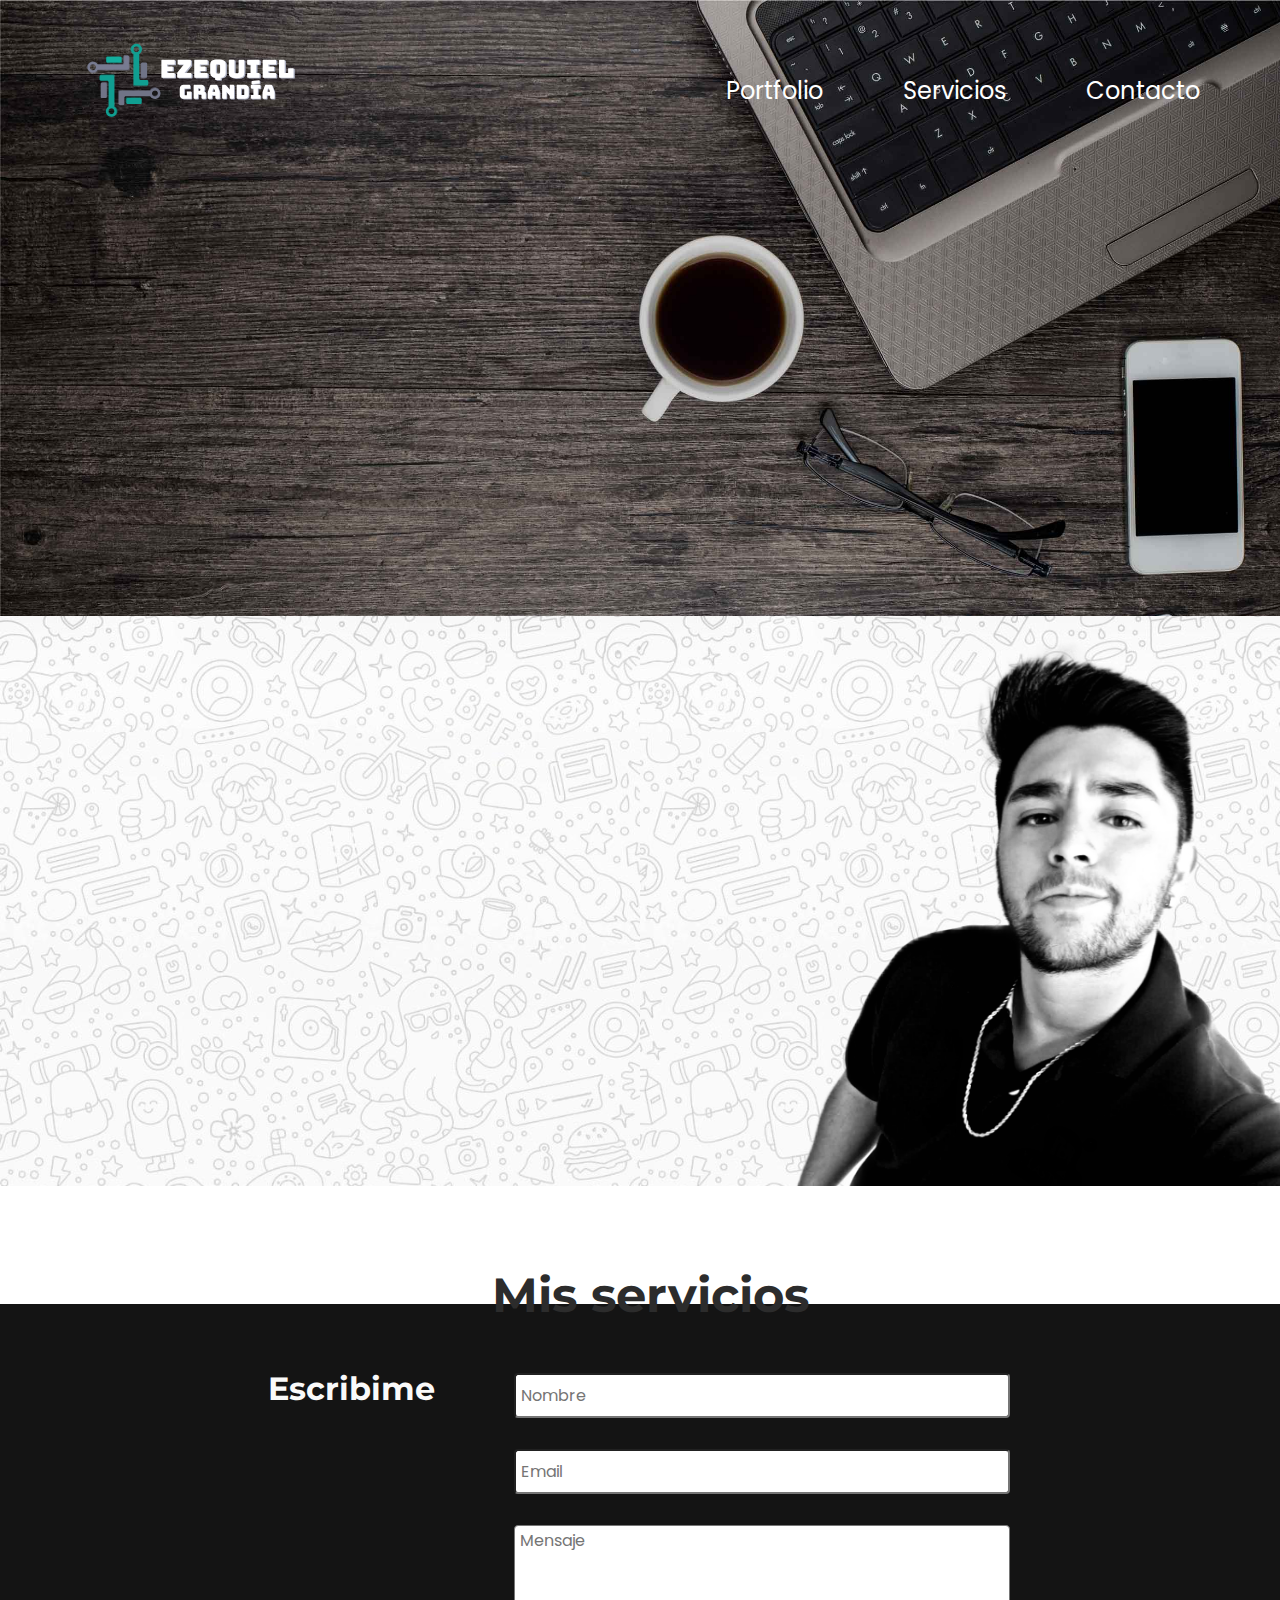
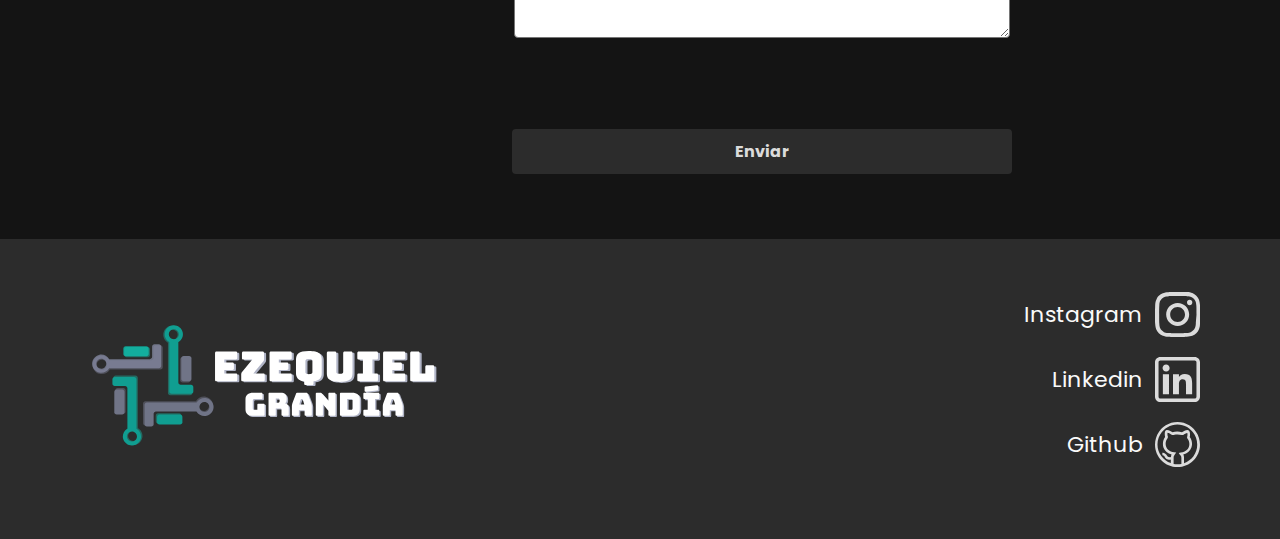
==== commit ccbeb637: "agrego un favicon" ====
--- a/index.html
+++ b/index.html
@@ -5,6 +5,7 @@
   <meta http-equiv="X-UA-Compatible" content="IE=edge">
   <meta name="viewport" content="width=device-width, initial-scale=1.0">
   <title>Home - Ezequiel Grandía</title>
+  <link rel="shortcut icon" type="image/png" href="./images/favicon.ico"/>
   <link rel="preconnect" href="https://fonts.googleapis.com">
   <link rel="preconnect" href="https://fonts.gstatic.com" crossorigin>
   <link href="https://fonts.googleapis.com/css2?family=Montserrat:wght@700&family=Poppins:wght@400;700&display=swap" rel="stylesheet">
--- a/components/header/header.css
+++ b/components/header/header.css
@@ -83,6 +83,7 @@
 .navigation-card__anchors-container {
   display: flex;
   flex-direction: column;
+  align-items: center;
 }
 @media (min-width: 960px) {
   .navigation-card__anchors-container {
--- a/components/form/form.css
+++ b/components/form/form.css
@@ -6,7 +6,6 @@
   .form {
     display: flex;
     justify-content: center;
-    align-items: flex-start;
   }
 }
 
@@ -63,6 +62,11 @@
   padding-left: 5px;
 }
 
+.input:focus {
+  box-shadow: 0 10px 20px rgba(255, 255, 0, 0.19),
+    0 6px 6px rgba(255, 255, 0, 0.23);
+}
+
 .form__textarea {
   height: 113px;
 }
--- a/components/footer/footer.css
+++ b/components/footer/footer.css
@@ -2,7 +2,7 @@
   background-color: #2c2c2c;
   display: flex;
   flex-direction: column;
-  padding: 100px 80px;
+  padding: 60px 80px;
   justify-content: center;
   align-items: center;
 }
@@ -26,10 +26,11 @@
 }
 @media (min-width: 960px) {
   .footer__logo-container {
-    height: 450px;
+    height: 300px;
     display: flex;
     align-items: center;
     margin-bottom: 0;
+    /* border: solid yellow; */
   }
 }
 
@@ -63,6 +64,7 @@
   align-items: center;
   height: 30px;
   margin-bottom: 20px;
+  color: #dbdbdb;
 }
 @media (min-width: 550px) {
   .footer__social-media {
@@ -102,6 +104,7 @@
 }
 
 .footer__social-media > .footer__social-media-text {
+  font-family: "Poppins", sans-serif;
   margin-right: 7px;
 }
 
